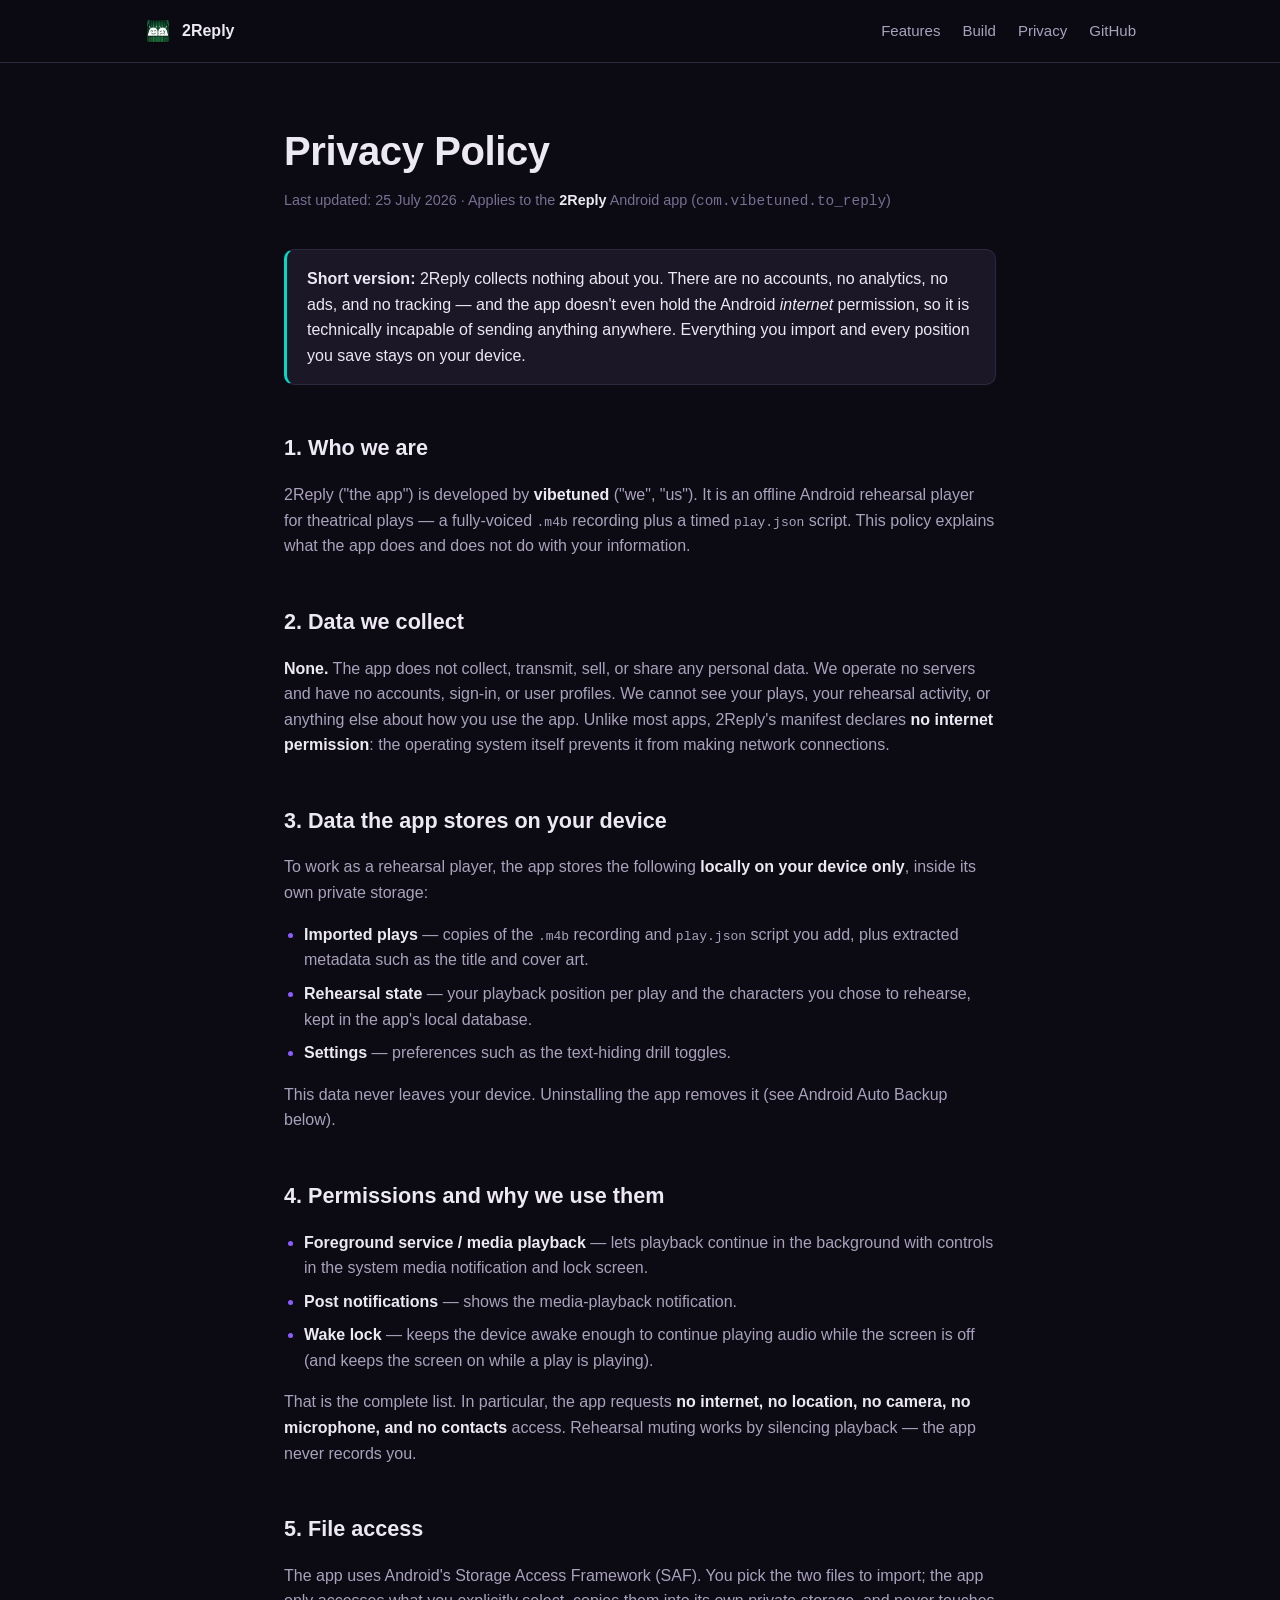
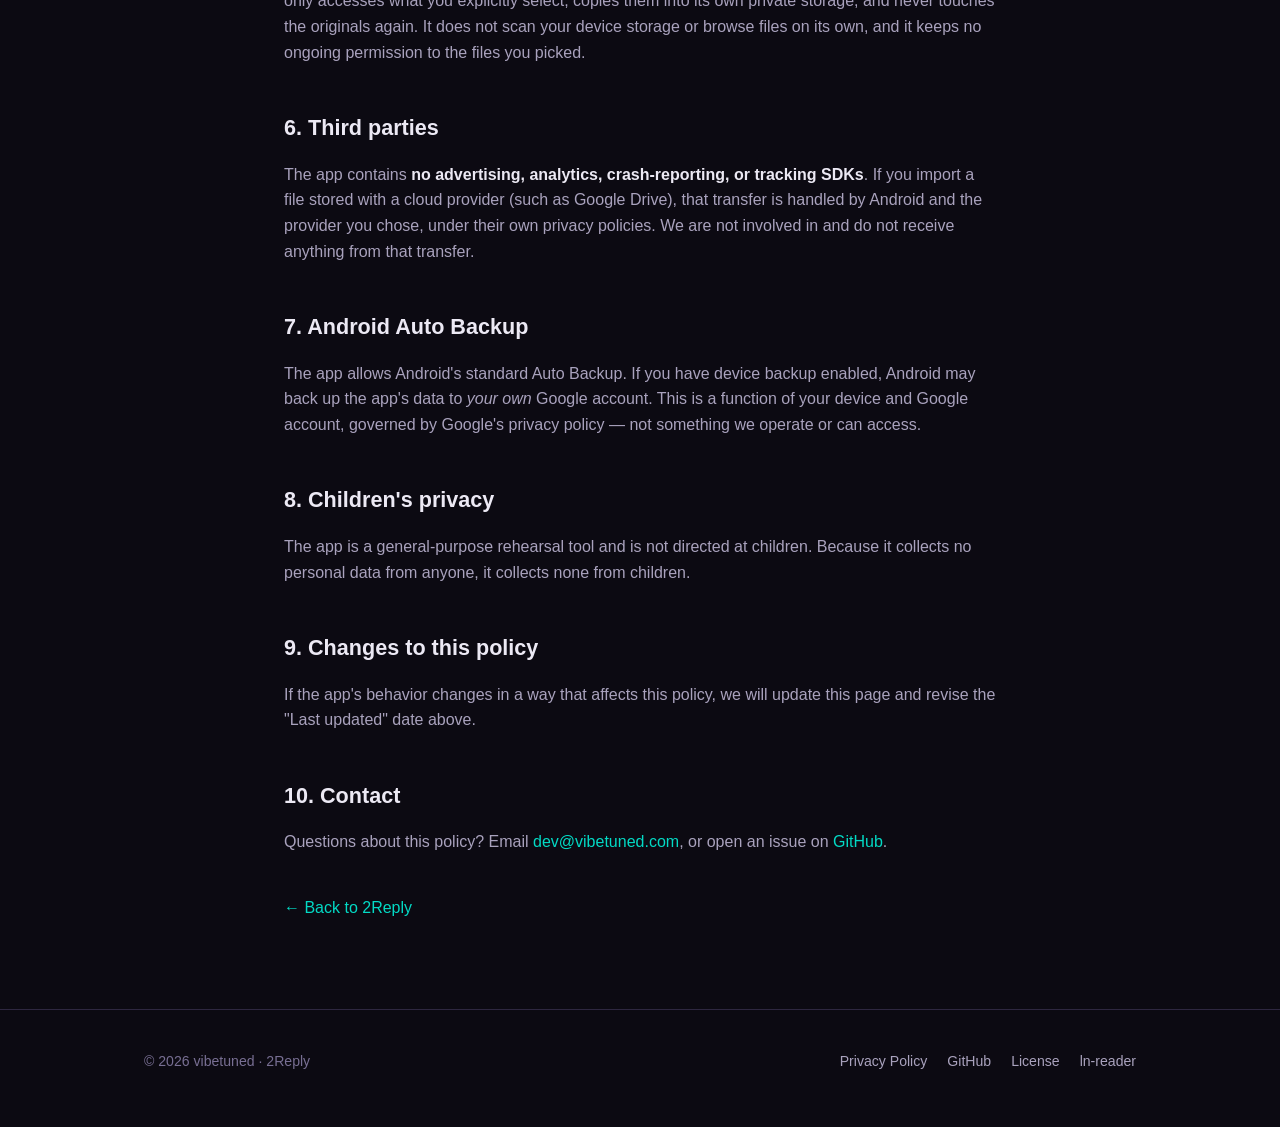
==== docs/privacy.html @ d9cfae7e "first commit" ====
<!DOCTYPE html>
<html lang="en">
<head>
  <meta charset="utf-8" />
  <meta name="viewport" content="width=device-width, initial-scale=1" />
  <title>Privacy Policy — 2Reply</title>
  <meta name="description" content="Privacy policy for the 2Reply Android rehearsal app. 2Reply collects no personal data, has no internet permission, and runs entirely on your device." />
  <link rel="icon" type="image/webp" href="assets/favicon.webp" />
  <link rel="stylesheet" href="assets/css/style.css" />
</head>
<body>
  <nav class="nav">
    <div class="wrap">
      <a class="nav-brand" href="index.html">
        <img src="assets/icon.webp" alt="2Reply icon" />
        <span>2Reply</span>
      </a>
      <div class="nav-links">
        <a href="index.html#features">Features</a>
        <a href="index.html#build" class="hide-sm">Build</a>
        <a href="privacy.html">Privacy</a>
        <a href="https://github.com/vibetuned/to-reply">GitHub</a>
      </div>
    </div>
  </nav>

  <main class="doc">
    <div class="wrap">
      <h1>Privacy Policy</h1>
      <p class="updated">Last updated: 25 July 2026 · Applies to the <strong>2Reply</strong> Android app (<code>com.vibetuned.to_reply</code>)</p>

      <div class="callout">
        <p>
          <strong>Short version:</strong> 2Reply collects nothing about you. There are no
          accounts, no analytics, no ads, and no tracking — and the app doesn't even hold the
          Android <em>internet</em> permission, so it is technically incapable of sending
          anything anywhere. Everything you import and every position you save stays on your
          device.
        </p>
      </div>

      <h2>1. Who we are</h2>
      <p>
        2Reply ("the app") is developed by <strong>vibetuned</strong> ("we", "us"). It is an
        offline Android rehearsal player for theatrical plays — a fully-voiced
        <code>.m4b</code> recording plus a timed <code>play.json</code> script. This policy
        explains what the app does and does not do with your information.
      </p>

      <h2>2. Data we collect</h2>
      <p>
        <strong>None.</strong> The app does not collect, transmit, sell, or share any personal
        data. We operate no servers and have no accounts, sign-in, or user profiles. We cannot
        see your plays, your rehearsal activity, or anything else about how you use the app.
        Unlike most apps, 2Reply's manifest declares <strong>no internet permission</strong>:
        the operating system itself prevents it from making network connections.
      </p>

      <h2>3. Data the app stores on your device</h2>
      <p>
        To work as a rehearsal player, the app stores the following <strong>locally on your
        device only</strong>, inside its own private storage:
      </p>
      <ul>
        <li><strong>Imported plays</strong> — copies of the <code>.m4b</code> recording and <code>play.json</code> script you add, plus extracted metadata such as the title and cover art.</li>
        <li><strong>Rehearsal state</strong> — your playback position per play and the characters you chose to rehearse, kept in the app's local database.</li>
        <li><strong>Settings</strong> — preferences such as the text-hiding drill toggles.</li>
      </ul>
      <p>
        This data never leaves your device. Uninstalling the app removes it (see Android Auto
        Backup below).
      </p>

      <h2>4. Permissions and why we use them</h2>
      <ul>
        <li><strong>Foreground service / media playback</strong> — lets playback continue in the background with controls in the system media notification and lock screen.</li>
        <li><strong>Post notifications</strong> — shows the media-playback notification.</li>
        <li><strong>Wake lock</strong> — keeps the device awake enough to continue playing audio while the screen is off (and keeps the screen on while a play is playing).</li>
      </ul>
      <p>
        That is the complete list. In particular, the app requests <strong>no internet, no
        location, no camera, no microphone, and no contacts</strong> access. Rehearsal muting
        works by silencing playback — the app never records you.
      </p>

      <h2>5. File access</h2>
      <p>
        The app uses Android's Storage Access Framework (SAF). You pick the two files to
        import; the app only accesses what you explicitly select, copies them into its own
        private storage, and never touches the originals again. It does not scan your device
        storage or browse files on its own, and it keeps no ongoing permission to the files
        you picked.
      </p>

      <h2>6. Third parties</h2>
      <p>
        The app contains <strong>no advertising, analytics, crash-reporting, or tracking
        SDKs</strong>. If you import a file stored with a cloud provider (such as Google Drive),
        that transfer is handled by Android and the provider you chose, under their own privacy
        policies. We are not involved in and do not receive anything from that transfer.
      </p>

      <h2>7. Android Auto Backup</h2>
      <p>
        The app allows Android's standard Auto Backup. If you have device backup enabled, Android
        may back up the app's data to <em>your own</em> Google account. This is a function of
        your device and Google account, governed by Google's privacy policy — not something we
        operate or can access.
      </p>

      <h2>8. Children's privacy</h2>
      <p>
        The app is a general-purpose rehearsal tool and is not directed at children. Because it
        collects no personal data from anyone, it collects none from children.
      </p>

      <h2>9. Changes to this policy</h2>
      <p>
        If the app's behavior changes in a way that affects this policy, we will update this page
        and revise the "Last updated" date above.
      </p>

      <h2>10. Contact</h2>
      <p>
        Questions about this policy? Email
        <a href="mailto:dev@vibetuned.com">dev@vibetuned.com</a>, or open an issue on
        <a href="https://github.com/vibetuned/to-reply/issues">GitHub</a>.
      </p>

      <p style="margin-top:40px;"><a href="index.html">← Back to 2Reply</a></p>
    </div>
  </main>

  <footer>
    <div class="wrap">
      <span>© 2026 vibetuned · 2Reply</span>
      <div class="foot-links">
        <a href="privacy.html">Privacy Policy</a>
        <a href="https://github.com/vibetuned/to-reply">GitHub</a>
        <a href="https://github.com/vibetuned/to-reply/blob/main/LICENSE">License</a>
        <a href="https://ln.vibetuned.com">ln-reader</a>
      </div>
    </div>
  </footer>
</body>
</html>
---- docs/assets/css/style.css ----
/* Lectures and Narrations — ln-reader site
   Palette pulled from the app theme: purple_500 #6200EE, purple_700 #3700B3,
   teal_200 #03DAC5, near-black window background. */

:root {
  --bg: #0c0a12;
  --bg-soft: #15121d;
  --surface: #1b1726;
  --surface-2: #221d30;
  --border: #2e2740;
  --text: #ece9f4;
  --text-dim: #a9a2bd;
  --text-faint: #786f93;
  --purple: #8c5cff;
  --purple-deep: #6200ee;
  --teal: #03dac5;
  --radius: 16px;
  --maxw: 1040px;
  --shadow: 0 10px 40px rgba(0, 0, 0, 0.45);
}

* { box-sizing: border-box; }

html { scroll-behavior: smooth; }

body {
  margin: 0;
  background: var(--bg);
  color: var(--text);
  font-family: -apple-system, BlinkMacSystemFont, "Segoe UI", Roboto, Helvetica,
    Arial, sans-serif;
  line-height: 1.6;
  -webkit-font-smoothing: antialiased;
}

a { color: var(--teal); text-decoration: none; }
a:hover { text-decoration: underline; }

.wrap { max-width: var(--maxw); margin: 0 auto; padding: 0 24px; }

/* ---------- Top nav ---------- */
.nav {
  position: sticky;
  top: 0;
  z-index: 20;
  backdrop-filter: blur(12px);
  background: rgba(12, 10, 18, 0.72);
  border-bottom: 1px solid var(--border);
}
.nav .wrap {
  display: flex;
  align-items: center;
  gap: 16px;
  height: 62px;
}
.nav-brand {
  display: flex;
  align-items: center;
  gap: 10px;
  font-weight: 700;
  color: var(--text);
}
.nav-brand img { width: 28px; height: 28px; border-radius: 7px; }
.nav-links { margin-left: auto; display: flex; gap: 22px; align-items: center; }
.nav-links a { color: var(--text-dim); font-size: 0.94rem; font-weight: 500; }
.nav-links a:hover { color: var(--text); text-decoration: none; }

/* ---------- Hero ---------- */
.hero {
  position: relative;
  overflow: hidden;
  padding: 84px 0 72px;
  text-align: center;
  background:
    radial-gradient(900px 420px at 50% -120px, rgba(140, 92, 255, 0.30), transparent 70%),
    radial-gradient(700px 360px at 85% 0, rgba(3, 218, 197, 0.14), transparent 65%);
}
.hero-icon {
  width: 104px;
  height: 104px;
  border-radius: 24px;
  box-shadow: var(--shadow);
  margin-bottom: 22px;
}
.hero h1 {
  font-size: clamp(2.2rem, 5vw, 3.4rem);
  line-height: 1.08;
  margin: 0 0 8px;
  letter-spacing: -0.02em;
  background: linear-gradient(95deg, #fff 20%, var(--purple) 70%, var(--teal));
  -webkit-background-clip: text;
  background-clip: text;
  color: transparent;
}
.hero .eyebrow {
  text-transform: uppercase;
  letter-spacing: 0.18em;
  font-size: 0.78rem;
  font-weight: 700;
  color: var(--teal);
  margin: 0 0 14px;
}
.hero .tagline {
  font-size: clamp(1.05rem, 2.2vw, 1.3rem);
  color: var(--text-dim);
  max-width: 640px;
  margin: 0 auto 32px;
}
.cta-row { display: flex; gap: 14px; justify-content: center; flex-wrap: wrap; }
.btn {
  display: inline-flex;
  align-items: center;
  gap: 8px;
  padding: 12px 24px;
  border-radius: 999px;
  font-weight: 600;
  font-size: 0.96rem;
  border: 1px solid transparent;
  transition: transform 0.12s ease, box-shadow 0.12s ease, background 0.12s ease;
}
.btn:hover { text-decoration: none; transform: translateY(-1px); }
.btn-primary {
  color: #120b22;
  background: linear-gradient(95deg, var(--purple), var(--teal));
  box-shadow: 0 8px 26px rgba(140, 92, 255, 0.35);
}
.btn-ghost { color: var(--text); border-color: var(--border); background: var(--surface); }
.btn-ghost:hover { background: var(--surface-2); }
.btn svg { width: 18px; height: 18px; flex-shrink: 0; fill: currentColor; }
.btn-play { font-weight: 700; }

/* card link */
.card-link {
  display: inline-flex;
  align-items: center;
  gap: 6px;
  margin-top: 14px;
  font-size: 0.9rem;
  font-weight: 600;
}

/* version pill in a section head */
.ver-pill {
  display: inline-block;
  font-size: 0.74rem;
  font-weight: 700;
  letter-spacing: 0.06em;
  text-transform: uppercase;
  color: #120b22;
  background: linear-gradient(95deg, var(--purple), var(--teal));
  padding: 4px 12px;
  border-radius: 999px;
  margin-bottom: 14px;
}
.changelog-foot { text-align: center; margin-top: 36px; color: var(--text-dim); }

.badge-row {
  display: flex;
  gap: 10px;
  justify-content: center;
  flex-wrap: wrap;
  margin-top: 26px;
}
.badge {
  font-size: 0.78rem;
  color: var(--text-dim);
  background: var(--surface);
  border: 1px solid var(--border);
  padding: 5px 12px;
  border-radius: 999px;
}

/* ---------- Sections ---------- */
section { padding: 64px 0; }
.section-head { text-align: center; margin-bottom: 44px; }
.section-head h2 {
  font-size: clamp(1.6rem, 3.2vw, 2.1rem);
  margin: 0 0 10px;
  letter-spacing: -0.01em;
}
.section-head p { color: var(--text-dim); margin: 0; max-width: 620px; margin: 0 auto; }

.alt { background: var(--bg-soft); border-top: 1px solid var(--border); border-bottom: 1px solid var(--border); }

/* Ecosystem split */
.split { display: grid; grid-template-columns: 1fr 1fr; gap: 22px; }
.split .card h3 { display: flex; align-items: center; gap: 10px; }
.tag {
  font-size: 0.72rem;
  font-weight: 700;
  text-transform: uppercase;
  letter-spacing: 0.08em;
  padding: 3px 9px;
  border-radius: 7px;
}
.tag.create { background: rgba(140, 92, 255, 0.18); color: var(--purple); }
.tag.consume { background: rgba(3, 218, 197, 0.16); color: var(--teal); }

/* Feature grid */
.grid {
  display: grid;
  grid-template-columns: repeat(auto-fit, minmax(280px, 1fr));
  gap: 20px;
}
.card {
  background: var(--surface);
  border: 1px solid var(--border);
  border-radius: var(--radius);
  padding: 26px;
}
.card:hover { border-color: #3c3357; }
.card .ico { font-size: 1.6rem; line-height: 1; margin-bottom: 14px; display: block; }
.card h3 { margin: 0 0 8px; font-size: 1.18rem; }
.card p { margin: 0 0 12px; color: var(--text-dim); font-size: 0.95rem; }
.card ul { margin: 0; padding-left: 18px; color: var(--text-dim); font-size: 0.92rem; }
.card ul li { margin-bottom: 6px; }
.card ul li::marker { color: var(--purple); }

/* Sync table */
.table-wrap { overflow-x: auto; }
table { width: 100%; border-collapse: collapse; font-size: 0.94rem; }
th, td { padding: 12px 16px; text-align: left; border-bottom: 1px solid var(--border); }
thead th { color: var(--teal); font-size: 0.8rem; text-transform: uppercase; letter-spacing: 0.06em; }
tbody tr:hover { background: var(--surface); }
td:first-child, td:nth-child(2) { text-align: center; font-weight: 700; width: 70px; }

/* Limits list */
.limits { columns: 2; column-gap: 36px; }
.limits li { margin-bottom: 12px; color: var(--text-dim); break-inside: avoid; }
.limits li strong { color: var(--text); }

/* Build / code */
.code {
  background: #0a0810;
  border: 1px solid var(--border);
  border-radius: 12px;
  padding: 18px 20px;
  font-family: "SFMono-Regular", Consolas, "Liberation Mono", Menlo, monospace;
  font-size: 0.9rem;
  color: #c6e9e4;
  overflow-x: auto;
}
.build-grid { display: grid; grid-template-columns: 1fr 1fr; gap: 28px; align-items: start; }

/* ---------- Footer ---------- */
footer {
  border-top: 1px solid var(--border);
  padding: 40px 0 56px;
  color: var(--text-faint);
  font-size: 0.88rem;
}
footer .wrap { display: flex; flex-wrap: wrap; gap: 16px; align-items: center; justify-content: space-between; }
footer a { color: var(--text-dim); }
.foot-links { display: flex; gap: 20px; }

/* ---------- Doc page (privacy) ---------- */
.doc { padding: 56px 0 72px; }
.doc .wrap { max-width: 760px; }
.doc h1 { font-size: clamp(1.9rem, 4vw, 2.5rem); margin: 0 0 6px; letter-spacing: -0.01em; }
.doc .updated { color: var(--text-faint); font-size: 0.9rem; margin: 0 0 36px; }
.doc h2 { margin: 40px 0 12px; font-size: 1.35rem; padding-top: 6px; }
.doc p, .doc li { color: var(--text-dim); }
.doc strong { color: var(--text); }
.doc ul { padding-left: 20px; }
.doc li { margin-bottom: 8px; }
.doc li::marker { color: var(--purple); }
.callout {
  background: var(--surface);
  border: 1px solid var(--border);
  border-left: 3px solid var(--teal);
  border-radius: 10px;
  padding: 16px 20px;
  margin: 22px 0;
}
.callout p { margin: 0; color: var(--text); }

/* ---------- Responsive ---------- */
@media (max-width: 760px) {
  .split, .build-grid { grid-template-columns: 1fr; }
  .limits { columns: 1; }
  .nav-links { gap: 14px; }
  .nav-links a.hide-sm { display: none; }
}
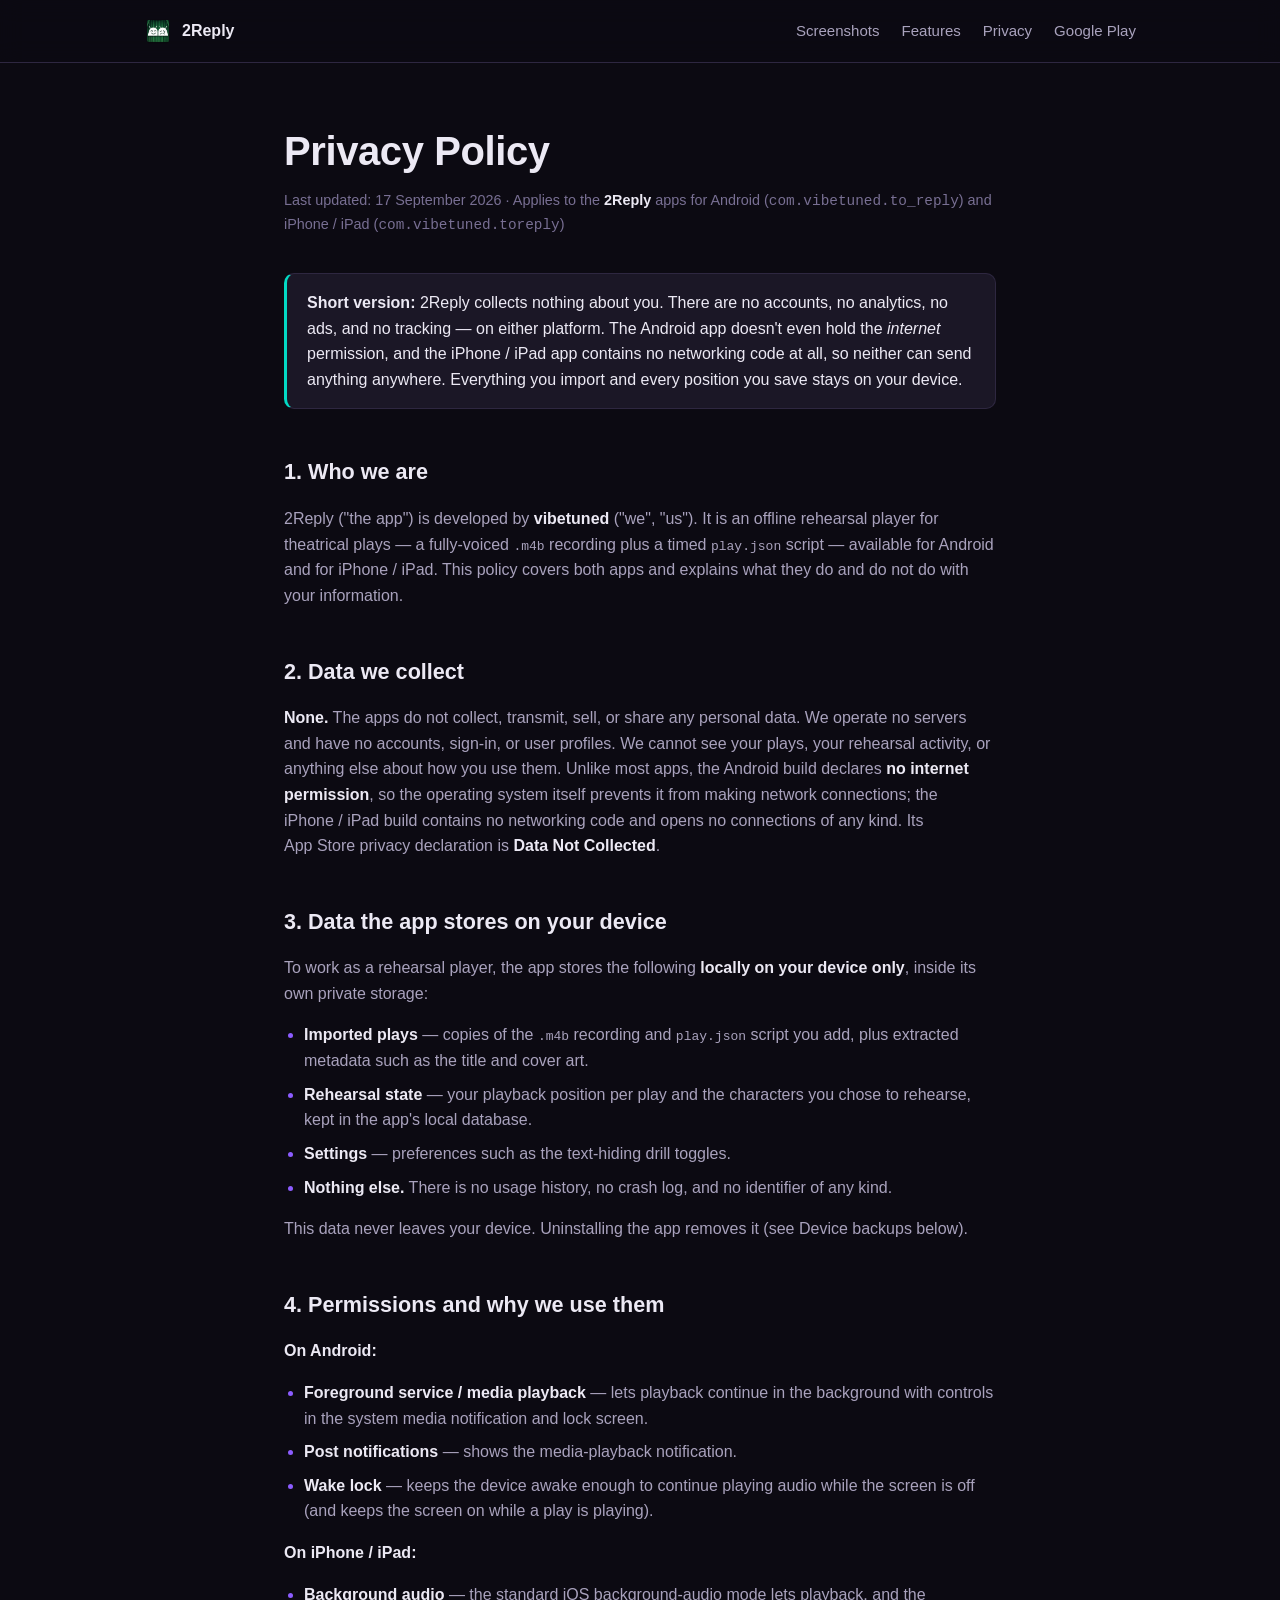
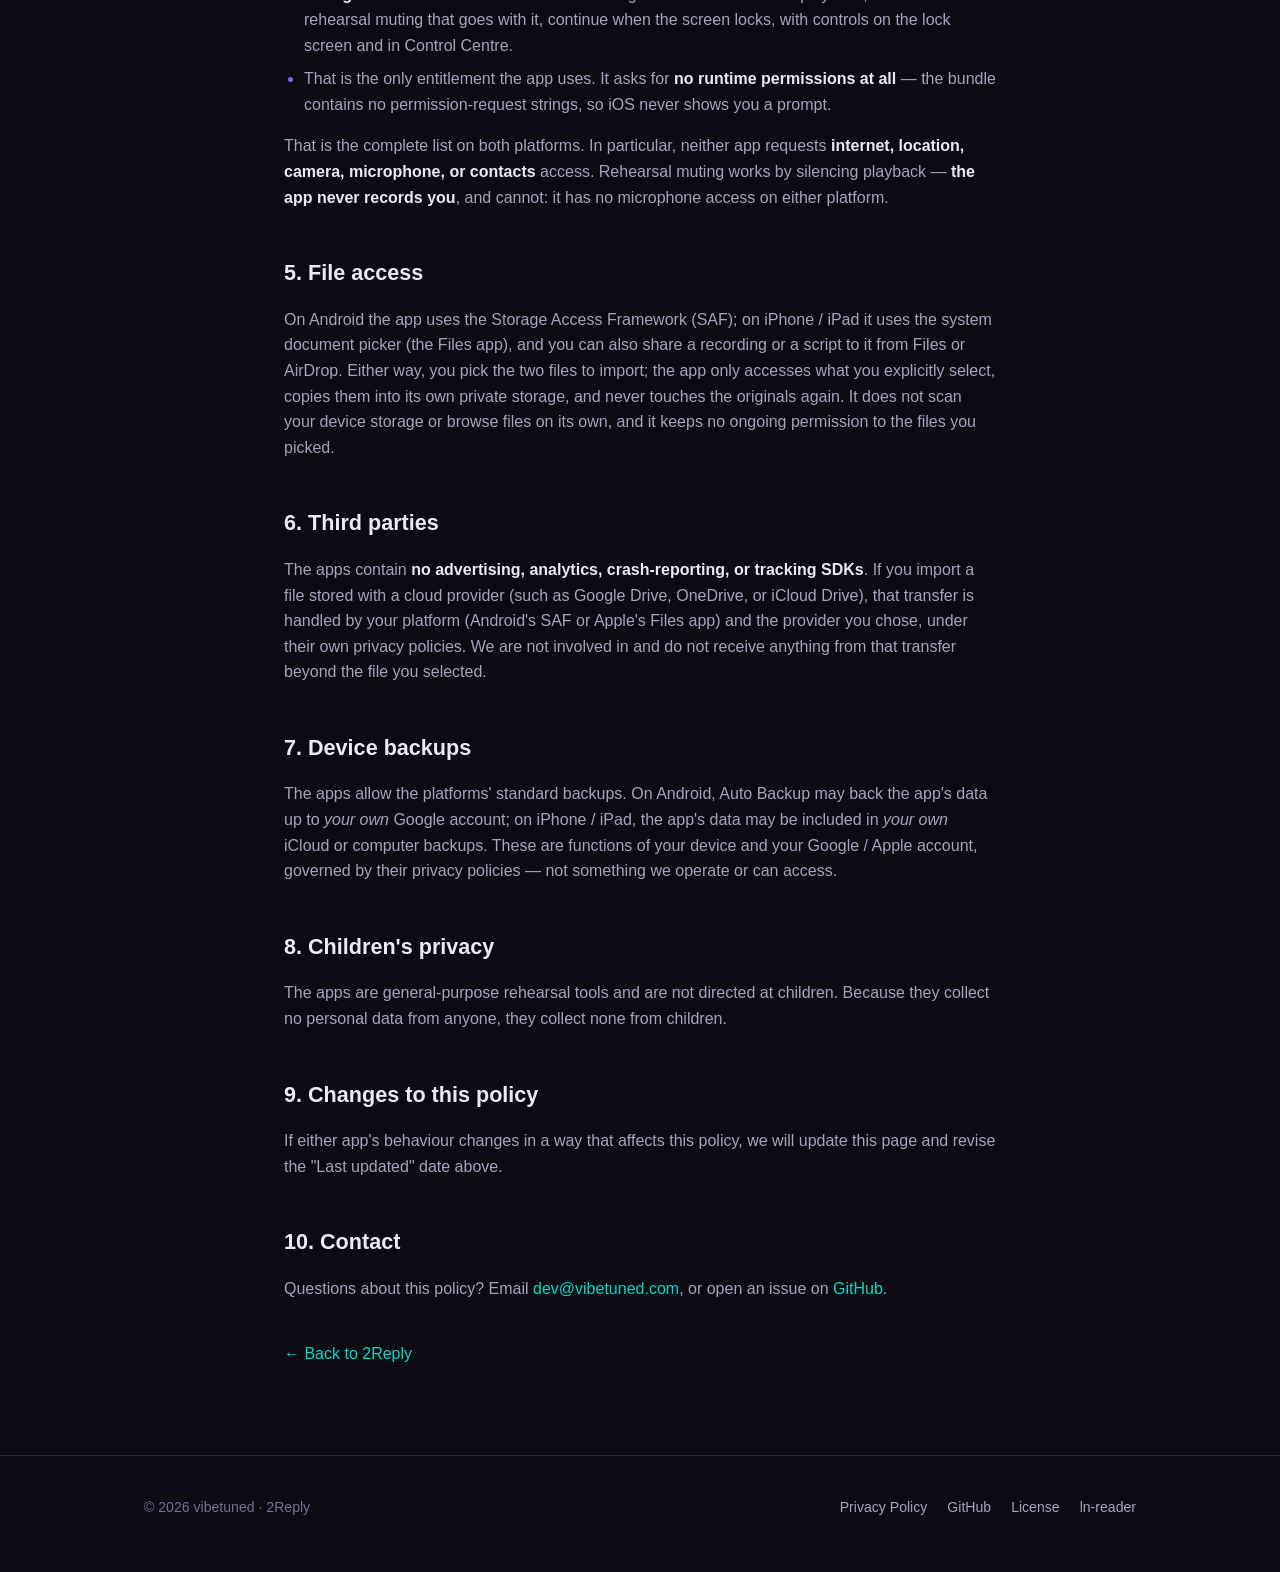
==== commit 3ec75562: "Adding IOS" ====
--- a/docs/privacy.html
+++ b/docs/privacy.html
@@ -4,7 +4,7 @@
   <meta charset="utf-8" />
   <meta name="viewport" content="width=device-width, initial-scale=1" />
   <title>Privacy Policy — 2Reply</title>
-  <meta name="description" content="Privacy policy for the 2Reply Android rehearsal app. 2Reply collects no personal data, has no internet permission, and runs entirely on your device." />
+  <meta name="description" content="Privacy policy for the 2Reply rehearsal apps — Android, and 2Reply for iPhone and iPad. 2Reply collects no personal data and runs entirely on your device." />
   <link rel="icon" type="image/webp" href="assets/favicon.webp" />
   <link rel="stylesheet" href="assets/css/style.css" />
 </head>
@@ -16,10 +16,10 @@
         <span>2Reply</span>
       </a>
       <div class="nav-links">
-        <a href="index.html#features">Features</a>
-        <a href="index.html#build" class="hide-sm">Build</a>
+        <a href="index.html#screenshots">Screenshots</a>
+        <a href="index.html#features" class="hide-sm">Features</a>
         <a href="privacy.html">Privacy</a>
-        <a href="https://github.com/vibetuned/to-reply">GitHub</a>
+        <a href="https://play.google.com/store/apps/details?id=com.vibetuned.to_reply">Google&nbsp;Play</a>
       </div>
     </div>
   </nav>
@@ -27,33 +27,38 @@
   <main class="doc">
     <div class="wrap">
       <h1>Privacy Policy</h1>
-      <p class="updated">Last updated: 25 July 2026 · Applies to the <strong>2Reply</strong> Android app (<code>com.vibetuned.to_reply</code>)</p>
+      <p class="updated">Last updated: 17 September 2026 · Applies to the <strong>2Reply</strong> apps for
+        Android (<code>com.vibetuned.to_reply</code>) and iPhone&nbsp;/&nbsp;iPad
+        (<code>com.vibetuned.toreply</code>)</p>
 
       <div class="callout">
         <p>
           <strong>Short version:</strong> 2Reply collects nothing about you. There are no
-          accounts, no analytics, no ads, and no tracking — and the app doesn't even hold the
-          Android <em>internet</em> permission, so it is technically incapable of sending
-          anything anywhere. Everything you import and every position you save stays on your
-          device.
+          accounts, no analytics, no ads, and no tracking — on either platform. The Android
+          app doesn't even hold the <em>internet</em> permission, and the iPhone&nbsp;/&nbsp;iPad
+          app contains no networking code at all, so neither can send anything anywhere.
+          Everything you import and every position you save stays on your device.
         </p>
       </div>
 
       <h2>1. Who we are</h2>
       <p>
         2Reply ("the app") is developed by <strong>vibetuned</strong> ("we", "us"). It is an
-        offline Android rehearsal player for theatrical plays — a fully-voiced
-        <code>.m4b</code> recording plus a timed <code>play.json</code> script. This policy
-        explains what the app does and does not do with your information.
+        offline rehearsal player for theatrical plays — a fully-voiced <code>.m4b</code>
+        recording plus a timed <code>play.json</code> script — available for Android and for
+        iPhone&nbsp;/&nbsp;iPad. This policy covers both apps and explains what they do and do
+        not do with your information.
       </p>
 
       <h2>2. Data we collect</h2>
       <p>
-        <strong>None.</strong> The app does not collect, transmit, sell, or share any personal
+        <strong>None.</strong> The apps do not collect, transmit, sell, or share any personal
         data. We operate no servers and have no accounts, sign-in, or user profiles. We cannot
-        see your plays, your rehearsal activity, or anything else about how you use the app.
-        Unlike most apps, 2Reply's manifest declares <strong>no internet permission</strong>:
-        the operating system itself prevents it from making network connections.
+        see your plays, your rehearsal activity, or anything else about how you use them.
+        Unlike most apps, the Android build declares <strong>no internet permission</strong>, so
+        the operating system itself prevents it from making network connections; the
+        iPhone&nbsp;/&nbsp;iPad build contains no networking code and opens no connections of any
+        kind. Its App&nbsp;Store privacy declaration is <strong>Data Not Collected</strong>.
       </p>
 
       <h2>3. Data the app stores on your device</h2>
@@ -65,59 +70,71 @@
         <li><strong>Imported plays</strong> — copies of the <code>.m4b</code> recording and <code>play.json</code> script you add, plus extracted metadata such as the title and cover art.</li>
         <li><strong>Rehearsal state</strong> — your playback position per play and the characters you chose to rehearse, kept in the app's local database.</li>
         <li><strong>Settings</strong> — preferences such as the text-hiding drill toggles.</li>
+        <li><strong>Nothing else.</strong> There is no usage history, no crash log, and no identifier of any kind.</li>
       </ul>
       <p>
-        This data never leaves your device. Uninstalling the app removes it (see Android Auto
-        Backup below).
+        This data never leaves your device. Uninstalling the app removes it (see Device
+        backups below).
       </p>
 
       <h2>4. Permissions and why we use them</h2>
+      <p><strong>On Android:</strong></p>
       <ul>
         <li><strong>Foreground service / media playback</strong> — lets playback continue in the background with controls in the system media notification and lock screen.</li>
         <li><strong>Post notifications</strong> — shows the media-playback notification.</li>
         <li><strong>Wake lock</strong> — keeps the device awake enough to continue playing audio while the screen is off (and keeps the screen on while a play is playing).</li>
       </ul>
+      <p><strong>On iPhone / iPad:</strong></p>
+      <ul>
+        <li><strong>Background audio</strong> — the standard iOS background-audio mode lets playback, and the rehearsal muting that goes with it, continue when the screen locks, with controls on the lock screen and in Control Centre.</li>
+        <li>That is the only entitlement the app uses. It asks for <strong>no runtime permissions at all</strong> — the bundle contains no permission-request strings, so iOS never shows you a prompt.</li>
+      </ul>
       <p>
-        That is the complete list. In particular, the app requests <strong>no internet, no
-        location, no camera, no microphone, and no contacts</strong> access. Rehearsal muting
-        works by silencing playback — the app never records you.
+        That is the complete list on both platforms. In particular, neither app requests
+        <strong>internet, location, camera, microphone, or contacts</strong> access. Rehearsal
+        muting works by silencing playback — <strong>the app never records you</strong>, and
+        cannot: it has no microphone access on either platform.
       </p>
 
       <h2>5. File access</h2>
       <p>
-        The app uses Android's Storage Access Framework (SAF). You pick the two files to
-        import; the app only accesses what you explicitly select, copies them into its own
-        private storage, and never touches the originals again. It does not scan your device
-        storage or browse files on its own, and it keeps no ongoing permission to the files
-        you picked.
+        On Android the app uses the Storage Access Framework (SAF); on iPhone&nbsp;/&nbsp;iPad it
+        uses the system document picker (the Files app), and you can also share a recording or a
+        script to it from Files or AirDrop. Either way, you pick the two files to import; the app
+        only accesses what you explicitly select, copies them into its own private storage, and
+        never touches the originals again. It does not scan your device storage or browse files
+        on its own, and it keeps no ongoing permission to the files you picked.
       </p>
 
       <h2>6. Third parties</h2>
       <p>
-        The app contains <strong>no advertising, analytics, crash-reporting, or tracking
-        SDKs</strong>. If you import a file stored with a cloud provider (such as Google Drive),
-        that transfer is handled by Android and the provider you chose, under their own privacy
-        policies. We are not involved in and do not receive anything from that transfer.
+        The apps contain <strong>no advertising, analytics, crash-reporting, or tracking
+        SDKs</strong>. If you import a file stored with a cloud provider (such as Google Drive,
+        OneDrive, or iCloud Drive), that transfer is handled by your platform (Android's SAF or
+        Apple's Files app) and the provider you chose, under their own privacy policies. We are
+        not involved in and do not receive anything from that transfer beyond the file you
+        selected.
       </p>
 
-      <h2>7. Android Auto Backup</h2>
+      <h2>7. Device backups</h2>
       <p>
-        The app allows Android's standard Auto Backup. If you have device backup enabled, Android
-        may back up the app's data to <em>your own</em> Google account. This is a function of
-        your device and Google account, governed by Google's privacy policy — not something we
-        operate or can access.
+        The apps allow the platforms' standard backups. On Android, Auto Backup may back the
+        app's data up to <em>your own</em> Google account; on iPhone&nbsp;/&nbsp;iPad, the app's
+        data may be included in <em>your own</em> iCloud or computer backups. These are functions
+        of your device and your Google&nbsp;/&nbsp;Apple account, governed by their privacy
+        policies — not something we operate or can access.
       </p>
 
       <h2>8. Children's privacy</h2>
       <p>
-        The app is a general-purpose rehearsal tool and is not directed at children. Because it
-        collects no personal data from anyone, it collects none from children.
+        The apps are general-purpose rehearsal tools and are not directed at children. Because
+        they collect no personal data from anyone, they collect none from children.
       </p>
 
       <h2>9. Changes to this policy</h2>
       <p>
-        If the app's behavior changes in a way that affects this policy, we will update this page
-        and revise the "Last updated" date above.
+        If either app's behaviour changes in a way that affects this policy, we will update this
+        page and revise the "Last updated" date above.
       </p>
 
       <h2>10. Contact</h2>
--- a/docs/assets/css/style.css
+++ b/docs/assets/css/style.css
@@ -82,6 +82,51 @@
   box-shadow: var(--shadow);
   margin-bottom: 22px;
 }
+
+/* Two native apps: Android + iOS icons side by side with platform chips. */
+.hero-icons {
+  display: flex;
+  gap: 30px;
+  justify-content: center;
+  align-items: flex-start;
+  margin-bottom: 22px;
+}
+.hero-app {
+  display: flex;
+  flex-direction: column;
+  align-items: center;
+  gap: 10px;
+}
+.hero-app .hero-icon { margin-bottom: 0; }
+/* iOS squircle. Slightly smaller than the Android tile: the iOS art is
+   full-bleed while the Android icon carries built-in padding — 94px + 5px
+   margins keeps the optical size and the chip baselines matched. */
+.hero-icon.ios {
+  border-radius: 23.5%;
+  width: 94px;
+  height: 94px;
+  margin: 5px;
+}
+.chip {
+  font-size: 0.72rem;
+  font-weight: 700;
+  letter-spacing: 0.06em;
+  padding: 3px 11px;
+  border-radius: 999px;
+  border: 1px solid var(--border);
+}
+.chip-android {
+  color: #3ddc84;
+  background: rgba(61, 220, 132, 0.10);
+  border-color: rgba(61, 220, 132, 0.35);
+}
+.chip-ios {
+  color: #409cff;
+  background: rgba(10, 132, 255, 0.12);
+  border-color: rgba(10, 132, 255, 0.40);
+}
+.badge-android { color: #3ddc84; border-color: rgba(61, 220, 132, 0.35); }
+.badge-ios { color: #409cff; border-color: rgba(10, 132, 255, 0.40); }
 .hero h1 {
   font-size: clamp(2.2rem, 5vw, 3.4rem);
   line-height: 1.08;
@@ -274,6 +319,35 @@
 }
 .callout p { margin: 0; color: var(--text); }
 
+/* ---------- Screenshot strips ---------- */
+.shots-group { margin-bottom: 36px; }
+.shots-group:last-of-type { margin-bottom: 0; }
+.shots-label { text-align: center; margin-bottom: 16px; }
+.shots-row {
+  display: flex;
+  gap: 16px;
+  overflow-x: auto;
+  padding: 4px 2px 14px;
+  scroll-snap-type: x proximity;
+  justify-content: safe center;
+}
+.shot { flex: 0 0 auto; margin: 0; scroll-snap-align: start; }
+.shot img {
+  height: 380px;
+  width: auto;
+  display: block;
+  border-radius: 14px;
+  border: 1px solid var(--border);
+  box-shadow: var(--shadow);
+}
+.shot figcaption {
+  text-align: center;
+  font-size: 0.8rem;
+  color: var(--text-faint);
+  margin-top: 8px;
+}
+.shots-foot { text-align: center; color: var(--text-faint); font-size: 0.88rem; margin: 26px 0 0; }
+
 /* ---------- Responsive ---------- */
 @media (max-width: 760px) {
   .split, .build-grid { grid-template-columns: 1fr; }
